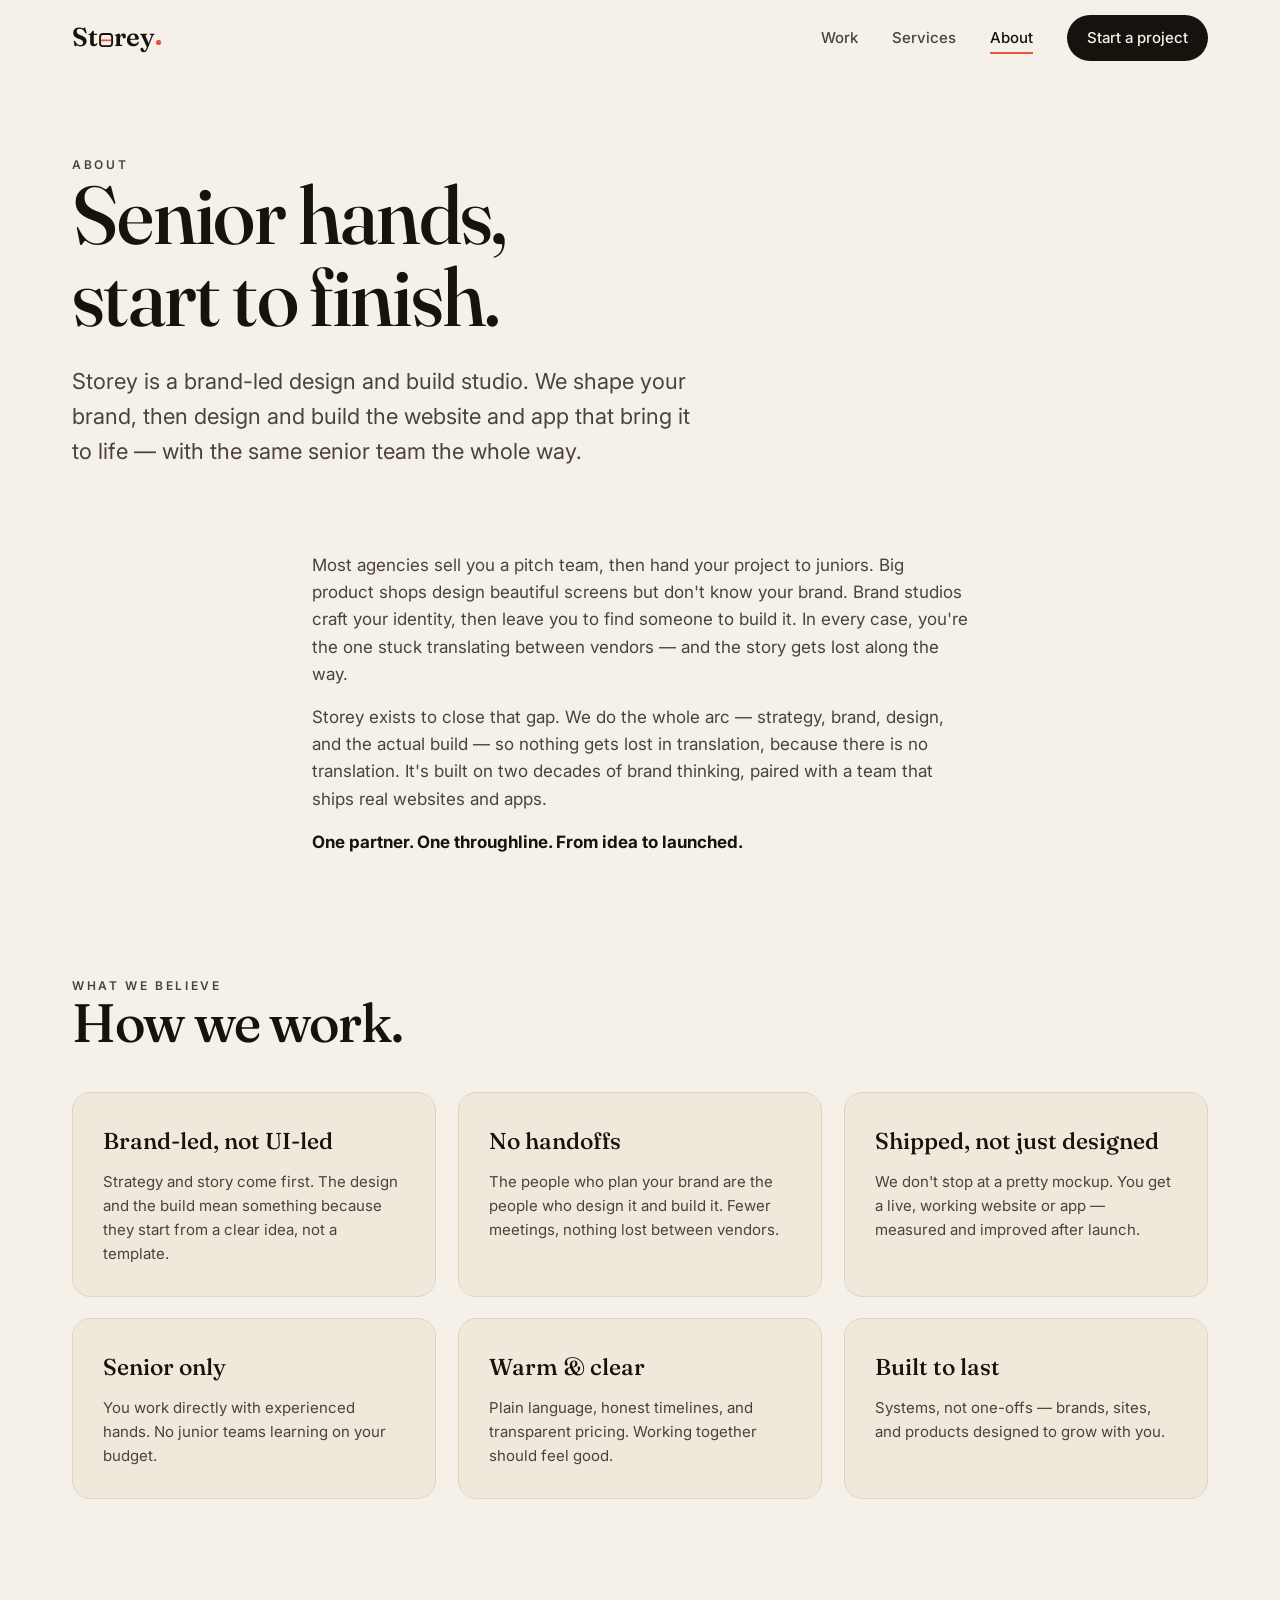
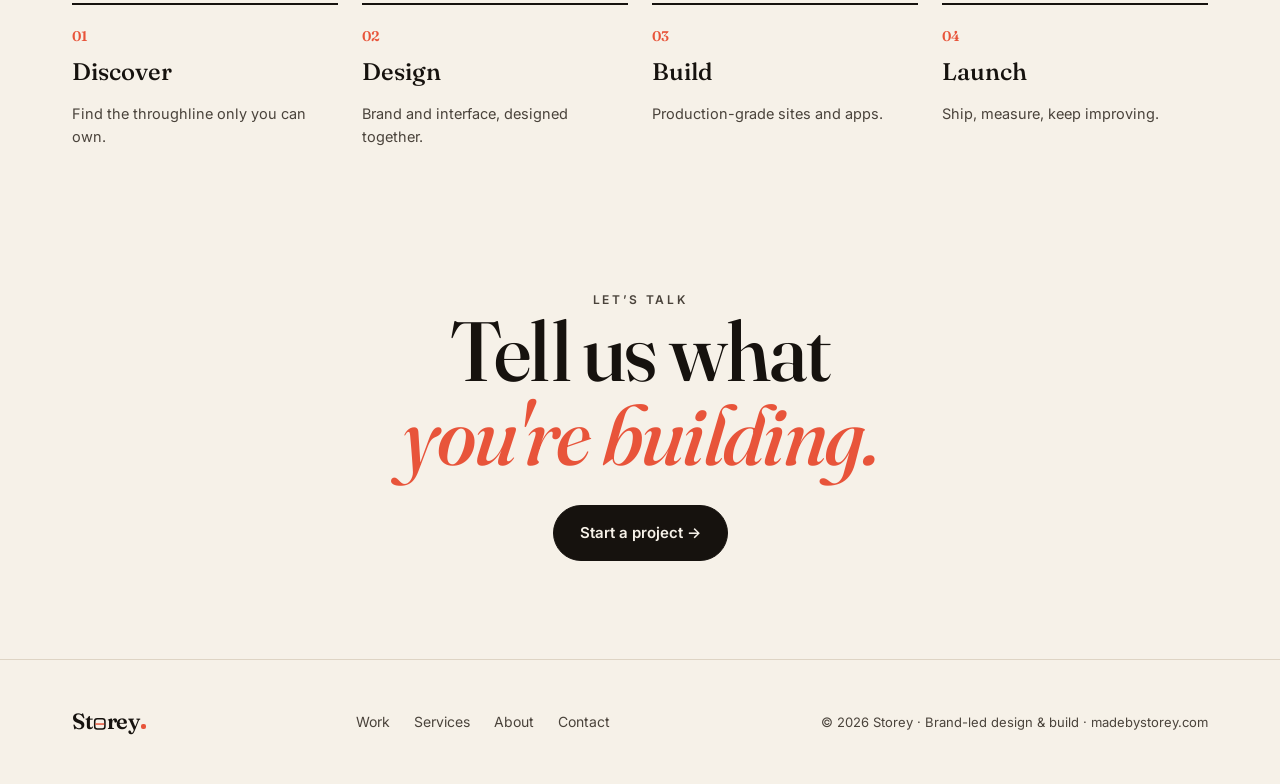
==== about.html @ 110f0113 "Storey site with animations + parallax" ====
<!DOCTYPE html>
<html lang="en">
<head>
<meta charset="UTF-8">
<meta name="viewport" content="width=device-width, initial-scale=1.0">
<title>About — Senior Hands, Start to Finish | Storey</title>
<meta name="description" content="Storey is a brand-led design and build studio. We handle strategy, brand, website, and app with one senior team — no handoffs, backed by two decades of brand experience.">
<meta name="robots" content="index,follow">
<link rel="canonical" href="https://madebystorey.com/about">
<meta property="og:type" content="website">
<meta property="og:site_name" content="Storey">
<meta property="og:title" content="About — Senior Hands, Start to Finish | Storey">
<meta property="og:description" content="A brand-led design and build studio — one senior team from strategy to launch.">
<meta property="og:url" content="https://madebystorey.com/about">
<meta property="og:image" content="https://madebystorey.com/logo/storey-appicon-512.png">
<meta name="twitter:card" content="summary_large_image">
<meta name="twitter:title" content="About — Storey">
<meta name="twitter:description" content="A brand-led design and build studio — one senior team from strategy to launch.">
<meta name="twitter:image" content="https://madebystorey.com/logo/storey-appicon-512.png">
<link rel="preconnect" href="https://fonts.googleapis.com">
<link rel="preconnect" href="https://fonts.gstatic.com" crossorigin>
<link href="https://fonts.googleapis.com/css2?family=Fraunces:opsz,wght@9..144,400;9..144,500;9..144,600;9..144,700&family=Inter:wght@400;500;600&display=swap" rel="stylesheet">
<link rel="stylesheet" href="storey.css">
<link rel="icon" type="image/svg+xml" href="logo/storey-appicon.svg">
<link rel="apple-touch-icon" href="logo/storey-appicon-180.png">
<script type="application/ld+json">
{"@context":"https://schema.org","@type":"AboutPage","name":"About Storey","url":"https://madebystorey.com/about","about":{"@type":"Organization","name":"Storey","url":"https://madebystorey.com"}}
</script>
</head>
<body>
<header id="hdr">
  <div class="wrap nav">
    <a href="/" class="logo">St<svg class="o" viewBox="0 0 28 28" aria-hidden="true"><rect x="3.5" y="3.5" width="21" height="21" rx="5" fill="none" stroke="currentColor" stroke-width="3.2"/><rect x="5" y="13" width="18" height="3" fill="var(--coral)"/></svg>rey<span class="brick"></span></a>
    <nav class="nav-links">
      <a href="/work">Work</a>
      <a href="/services">Services</a>
      <a href="/about" aria-current="page">About</a>
      <a href="/contact" class="nav-cta">Start a project</a>
    </nav>
    <button class="menu-btn" aria-label="Menu">☰</button>
  </div>
</header>

<main>
  <section class="page-hero">
    <div class="wrap">
      <p class="eyebrow reveal">About</p>
      <h1 class="reveal">Senior hands,<br>start to finish.</h1>
      <p class="lede reveal">Storey is a brand-led design and build studio. We shape your brand, then design and build the website and app that bring it to life — with the same senior team the whole way.</p>
    </div>
  </section>

  <section>
    <div class="wrap prose reveal" style="max-width:720px">
      <p>Most agencies sell you a pitch team, then hand your project to juniors. Big product shops design beautiful screens but don't know your brand. Brand studios craft your identity, then leave you to find someone to build it. In every case, you're the one stuck translating between vendors — and the story gets lost along the way.</p>
      <p>Storey exists to close that gap. We do the whole arc — strategy, brand, design, and the actual build — so nothing gets lost in translation, because there is no translation. It's built on two decades of brand thinking, paired with a team that ships real websites and apps.</p>
      <p><strong>One partner. One throughline. From idea to launched.</strong></p>
    </div>
  </section>

  <section>
    <div class="wrap">
      <div class="sec-head reveal"><div><p class="eyebrow">What we believe</p><h2 class="big">How we work.</h2></div></div>
      <div class="grid-3">
        <div class="vcard reveal"><h3>Brand-led, not UI-led</h3><p>Strategy and story come first. The design and the build mean something because they start from a clear idea, not a template.</p></div>
        <div class="vcard reveal"><h3>No handoffs</h3><p>The people who plan your brand are the people who design it and build it. Fewer meetings, nothing lost between vendors.</p></div>
        <div class="vcard reveal"><h3>Shipped, not just designed</h3><p>We don't stop at a pretty mockup. You get a live, working website or app — measured and improved after launch.</p></div>
        <div class="vcard reveal"><h3>Senior only</h3><p>You work directly with experienced hands. No junior teams learning on your budget.</p></div>
        <div class="vcard reveal"><h3>Warm &amp; clear</h3><p>Plain language, honest timelines, and transparent pricing. Working together should feel good.</p></div>
        <div class="vcard reveal"><h3>Built to last</h3><p>Systems, not one-offs — brands, sites, and products designed to grow with you.</p></div>
      </div>
    </div>
  </section>

  <section>
    <div class="wrap">
      <div class="steps">
        <div class="step reveal"><div class="no">01</div><h3>Discover</h3><p>Find the throughline only you can own.</p></div>
        <div class="step reveal"><div class="no">02</div><h3>Design</h3><p>Brand and interface, designed together.</p></div>
        <div class="step reveal"><div class="no">03</div><h3>Build</h3><p>Production-grade sites and apps.</p></div>
        <div class="step reveal"><div class="no">04</div><h3>Launch</h3><p>Ship, measure, keep improving.</p></div>
      </div>
    </div>
  </section>

  <section class="cta">
    <div class="wrap">
      <p class="eyebrow reveal">Let’s talk</p>
      <h2 class="reveal">Tell us what<br><em>you're building.</em></h2>
      <div class="reveal"><a href="/contact" class="btn btn-primary">Start a project →</a></div>
    </div>
  </section>
</main>

<footer>
  <div class="wrap foot">
    <a href="/" class="logo">St<svg class="o" viewBox="0 0 28 28" aria-hidden="true"><rect x="3.5" y="3.5" width="21" height="21" rx="5" fill="none" stroke="currentColor" stroke-width="3.2"/><rect x="5" y="13" width="18" height="3" fill="var(--coral)"/></svg>rey<span class="brick"></span></a>
    <div class="foot-links"><a href="/work">Work</a><a href="/services">Services</a><a href="/about">About</a><a href="/contact">Contact</a></div>
    <small>© 2026 Storey · Brand-led design &amp; build · madebystorey.com</small>
  </div>
</footer>
<script src="storey.js"></script>
</body>
</html>
---- storey.css ----
/* Storey — shared design system + interactions */
:root{
  --cream:#F6F1E8; --cream-2:#EFE8DB; --ink:#16120E; --ink-soft:#4A433B;
  --coral:#E8543A; --coral-deep:#C8412A; --sage:#5E6B57; --line:#DED4C4;
  --maxw:1200px; --serif:'Fraunces',Georgia,serif; --sans:'Inter',system-ui,sans-serif;
  --ease:cubic-bezier(.22,1,.36,1);
}
*{margin:0;padding:0;box-sizing:border-box}
html{scroll-behavior:smooth}
body{background:var(--cream);color:var(--ink);font-family:var(--sans);font-size:17px;line-height:1.6;-webkit-font-smoothing:antialiased;overflow-x:hidden}
a{color:inherit;text-decoration:none}
img{max-width:100%;display:block}
.wrap{max-width:var(--maxw);margin:0 auto;padding:0 32px}
.serif{font-family:var(--serif)}
.accent{color:var(--coral)}
.eyebrow{font-size:12px;letter-spacing:.22em;text-transform:uppercase;font-weight:600;color:var(--ink-soft)}
.center{text-align:center}

/* Buttons */
.btn{position:relative;display:inline-flex;align-items:center;gap:9px;padding:15px 26px;border-radius:100px;font-weight:600;font-size:15px;transition:background .3s var(--ease),color .3s var(--ease),border-color .3s var(--ease),transform .35s var(--ease);cursor:pointer;border:1.5px solid var(--ink)}
.btn-primary{background:var(--ink);color:var(--cream)}
.btn-primary:hover{background:var(--coral);border-color:var(--coral);transform:translateY(-2px)}
.btn-ghost:hover{transform:translateY(-2px)}
.btn-ghost{background:transparent;color:var(--ink)}
.btn-ghost:hover{background:var(--ink);color:var(--cream)}

/* Header (sticky + smart hide) */
header{position:sticky;top:0;z-index:50;background:rgba(246,241,232,.82);backdrop-filter:blur(12px);border-bottom:1px solid transparent;transition:transform .4s var(--ease),border-color .3s,background .3s}
header.scrolled{border-color:var(--line)}
header.hide{transform:translateY(-100%)}
.nav{display:flex;align-items:center;justify-content:space-between;height:76px}
.logo{font-family:var(--serif);font-weight:600;font-size:26px;letter-spacing:-.01em;color:var(--ink);display:inline-block}
.logo .o{width:.62em;height:.62em;vertical-align:-.07em;margin:0 .01em}
.logo .brick{display:inline-block;width:.2em;height:.2em;background:var(--coral);border-radius:2px;margin-left:.06em;vertical-align:.04em;transition:transform .3s var(--ease)}
.logo:hover .brick{transform:translateY(-3px)}
.nav-links{display:flex;gap:34px;align-items:center}
.nav-links a{font-size:15px;font-weight:500;color:var(--ink-soft);transition:.2s;position:relative}
.nav-links a:not(.nav-cta)::after{content:"";position:absolute;left:0;bottom:-4px;width:0;height:2px;background:var(--coral);transition:width .3s var(--ease)}
.nav-links a:not(.nav-cta):hover::after,.nav-links a[aria-current="page"]::after{width:100%}
.nav-links a:hover,.nav-links a[aria-current="page"]{color:var(--ink)}
.nav-cta{background:var(--ink);color:var(--cream)!important;padding:11px 20px;border-radius:100px}
.nav-cta:hover{background:var(--coral)}
.menu-btn{display:none;font-size:26px;background:none;border:none;cursor:pointer}

/* Hero (home) */
.hero{padding:96px 0 72px;position:relative}
.hero h1{font-family:var(--serif);font-weight:500;font-size:clamp(52px,8.5vw,116px);line-height:.98;letter-spacing:-.02em}
.hero h1 em{font-style:italic;color:var(--coral)}
.hero-sub{max-width:600px;margin:34px 0 40px;font-size:clamp(18px,2.4vw,22px);color:var(--ink-soft)}
.hero-ctas{display:flex;gap:14px;flex-wrap:wrap}

/* Marquee */
.marquee{margin-top:88px;border-top:1px solid var(--line);border-bottom:1px solid var(--line);overflow:hidden;padding:20px 0;white-space:nowrap}
.marquee-track{display:inline-block;animation:scroll 34s linear infinite}
.marquee-track span{font-family:var(--serif);font-size:26px;font-weight:500;margin:0 26px;color:var(--ink)}
.marquee-track span.o{color:transparent;-webkit-text-stroke:1px var(--ink-soft)}
@keyframes scroll{from{transform:translateX(0)}to{transform:translateX(-50%)}}

/* Page hero (inner pages) */
.page-hero{padding:78px 0 30px}
.page-hero h1{font-family:var(--serif);font-weight:500;font-size:clamp(44px,7vw,82px);line-height:1;letter-spacing:-.02em}
.page-hero .lede{max-width:620px;margin-top:26px;font-size:clamp(18px,2.4vw,22px);color:var(--ink-soft)}

/* Sections */
section{padding:52px 0}
.sec-head{display:flex;justify-content:space-between;align-items:flex-end;gap:24px;margin-bottom:40px;flex-wrap:wrap}
.sec-head h2{font-family:var(--serif);font-weight:500;font-size:clamp(32px,5vw,54px);line-height:1.02;letter-spacing:-.02em;max-width:640px}
h2.big{font-family:var(--serif);font-weight:500;font-size:clamp(32px,5vw,54px);line-height:1.05;letter-spacing:-.02em}
.prose p{margin-bottom:16px;color:var(--ink-soft);max-width:680px}
.prose p strong{color:var(--ink)}

/* Work cards */
.work-grid{display:grid;grid-template-columns:1fr 1fr;gap:26px}
.card{position:relative;background:var(--cream-2);border:1px solid var(--line);border-radius:20px;padding:30px;transition:transform .45s var(--ease),border-color .3s,box-shadow .45s var(--ease);display:flex;flex-direction:column;min-height:330px}
.card:hover{border-color:var(--ink);box-shadow:0 28px 60px -34px rgba(22,18,14,.5);transform:translateY(-8px)}
.card .thumb{transition:transform .5s var(--ease)}
.card:hover .thumb{transform:scale(1.03)}
.card .tags{display:flex;gap:8px;flex-wrap:wrap;margin-bottom:auto}
.tag{font-size:11px;letter-spacing:.08em;text-transform:uppercase;font-weight:600;padding:6px 12px;border-radius:100px;border:1px solid var(--line);color:var(--ink-soft)}
.tag.disc{background:var(--ink);color:var(--cream);border-color:var(--ink)}
.card .thumb{height:120px;border-radius:12px;margin-bottom:20px;background:linear-gradient(120deg,var(--coral),#F0A58C)}
.card.t-sage .thumb{background:linear-gradient(120deg,var(--sage),#A9B49F)}
.card.t-indigo .thumb{background:linear-gradient(120deg,#3B3A5A,#8A88B8)}
.card.t-gold .thumb{background:linear-gradient(120deg,#B98A3A,#E8CE9B)}
.card h3{font-family:var(--serif);font-weight:500;font-size:26px;line-height:1.1;margin:20px 0 8px;letter-spacing:-.01em}
.card p{font-size:15px;color:var(--ink-soft)}
.card .client{margin-top:14px;font-size:13px;font-weight:600;letter-spacing:.04em;text-transform:uppercase;color:var(--coral)}

/* Services detail */
.svc-detail{border-top:1px solid var(--line);padding:44px 0;display:grid;grid-template-columns:1fr 1.2fr;gap:40px}
.svc-detail .no{font-family:var(--serif);color:var(--coral);font-weight:600;font-size:16px}
.svc-detail h2{font-family:var(--serif);font-weight:500;font-size:clamp(28px,4vw,40px);line-height:1.05;letter-spacing:-.01em;margin:6px 0 14px}
.svc-detail .who{font-size:14px;color:var(--ink-soft);margin-top:16px}
.checks{list-style:none;columns:2;column-gap:28px}
.checks li{padding:9px 0 9px 24px;position:relative;font-size:15px;border-top:1px solid var(--line);break-inside:avoid}
.checks li:first-child{border-top:none}
.checks li::before{content:"→";position:absolute;left:0;color:var(--coral)}

/* Dark services band (home) */
.svc-band{background:var(--ink);color:var(--cream);border-radius:28px;padding:64px 52px;position:relative;overflow:hidden}
.svc-band::before{content:"";position:absolute;top:-40%;right:-10%;width:420px;height:420px;background:radial-gradient(circle,rgba(232,84,58,.25),transparent 70%);filter:blur(20px)}
.svc-band .eyebrow{color:#B9AE9C}
.svc-band h2{color:var(--cream)}
.svc-grid{display:grid;grid-template-columns:repeat(3,1fr);gap:2px;margin-top:44px;background:rgba(255,255,255,.12);border-radius:16px;overflow:hidden;position:relative}
.svc{background:var(--ink);padding:34px 30px;transition:background .3s}
.svc:hover{background:#211b15}
.svc .no{font-family:var(--serif);font-size:15px;color:var(--coral);font-weight:600}
.svc h3{font-family:var(--serif);font-weight:500;font-size:30px;margin:8px 0 18px}
.svc ul{list-style:none}
.svc li{padding:9px 0;border-top:1px solid rgba(255,255,255,.13);font-size:14.5px;color:#D8CFC0}
.svc li:first-child{border-top:none}

/* Process steps */
.steps{display:grid;grid-template-columns:repeat(4,1fr);gap:24px}
.step{border-top:2px solid var(--ink);padding-top:20px;transition:transform .3s var(--ease)}
.step:hover{transform:translateY(-6px)}
.step .no{font-family:var(--serif);font-size:14px;font-weight:600;color:var(--coral)}
.step h3{font-family:var(--serif);font-weight:500;font-size:24px;margin:6px 0 10px}
.step p{font-size:14.5px;color:var(--ink-soft)}

/* Stats */
.stats{display:grid;grid-template-columns:repeat(4,1fr);gap:32px;padding:56px 0}
.stat .num{font-family:var(--serif);font-size:clamp(36px,5vw,54px);font-weight:500;line-height:1;letter-spacing:-.02em}
.stat .lbl{margin-top:10px;font-size:14px;color:var(--ink-soft)}

/* Cards grid (values) */
.grid-3{display:grid;grid-template-columns:repeat(3,1fr);gap:22px}
.vcard{background:var(--cream-2);border:1px solid var(--line);border-radius:18px;padding:30px;transition:transform .35s var(--ease),border-color .3s}
.vcard:hover{transform:translateY(-6px);border-color:var(--ink)}
.vcard h3{font-family:var(--serif);font-weight:500;font-size:23px;margin-bottom:10px}
.vcard p{font-size:15px;color:var(--ink-soft)}

/* Quote */
.quote{text-align:center;max-width:900px;margin:0 auto;padding:20px 0}
.quote blockquote{font-family:var(--serif);font-weight:400;font-style:italic;font-size:clamp(24px,4vw,40px);line-height:1.24;letter-spacing:-.01em}
.quote .by{margin-top:24px;font-size:14px;font-weight:600;letter-spacing:.05em;text-transform:uppercase;color:var(--ink-soft)}

/* Pricing */
.price-grid{display:grid;grid-template-columns:repeat(3,1fr);gap:22px}
.price{background:var(--cream-2);border:1px solid var(--line);border-radius:20px;padding:34px 30px;transition:transform .35s var(--ease),border-color .3s}
.price:hover{border-color:var(--ink);transform:translateY(-6px)}
.price h3{font-family:var(--serif);font-weight:500;font-size:26px;margin-bottom:6px}
.price .from{font-size:13px;color:var(--ink-soft);text-transform:uppercase;letter-spacing:.1em;font-weight:600}
.price .amt{font-family:var(--serif);font-size:44px;font-weight:500;letter-spacing:-.02em;margin:10px 0 18px}
.price ul{list-style:none;font-size:14.5px;color:var(--ink-soft)}
.price li{padding:7px 0 7px 24px;position:relative}
.price li::before{content:"→";position:absolute;left:0;color:var(--coral)}

/* Case study bits */
.cs-meta{display:grid;grid-template-columns:repeat(4,1fr);gap:24px;border-top:1px solid var(--line);border-bottom:1px solid var(--line);padding:28px 0;margin:14px 0 40px}
.cs-meta .k{font-size:12px;letter-spacing:.12em;text-transform:uppercase;color:var(--ink-soft);font-weight:600}
.cs-meta .v{margin-top:6px;font-size:15px}
.cs-block{max-width:760px;margin:0 auto}
.cs-block h2{font-family:var(--serif);font-weight:500;font-size:clamp(26px,3.6vw,36px);letter-spacing:-.01em;margin:36px 0 14px}
.cs-block p{color:var(--ink-soft);margin-bottom:16px}
.cs-figure{margin:30px 0;border-radius:16px;overflow:hidden;border:1px solid var(--line)}
.cs-figure img{width:100%}
.cs-figure figcaption{font-size:13px;color:var(--ink-soft);padding:10px 14px;background:var(--cream-2)}
.cs-ph{height:340px;background:linear-gradient(120deg,var(--coral),#F0A58C);border-radius:16px;margin:30px 0;display:flex;align-items:center;justify-content:center;color:#fff;font-family:var(--serif);font-size:20px}
/* Parallax image frame (image pans within a fixed window) */
.cs-parallax{position:relative;overflow:hidden;border-radius:16px;border:1px solid var(--line);margin:34px 0 0;background:var(--cream-2)}
.cs-parallax:not(.tall){aspect-ratio:16/10}
.cs-parallax.tall{aspect-ratio:5/6}
.cs-parallax img,.cs-parallax video{position:absolute;left:0;width:100%;height:132%;top:-16%;object-fit:cover;object-position:top center;display:block;will-change:transform}
.cs-cap{font-size:13px;color:var(--ink-soft);padding:12px 2px 0;margin:0 0 8px}
/* subtle drift on the phone screenshots */
.shot img{will-change:transform}
@media(prefers-reduced-motion:reduce){.cs-parallax img,.cs-parallax video,.shot img,.card[data-parallax]{transform:none!important}}

/* Contact form */
.form{display:grid;grid-template-columns:1fr 1fr;gap:20px;max-width:720px}
.field{display:flex;flex-direction:column;gap:7px}
.field.full{grid-column:1/-1}
.field label{font-size:13px;font-weight:600;letter-spacing:.04em}
.field input,.field select,.field textarea{font-family:var(--sans);font-size:16px;padding:13px 15px;border:1.5px solid var(--line);border-radius:12px;background:#fff;color:var(--ink);transition:border-color .2s}
.field textarea{min-height:130px;resize:vertical}
.field input:focus,.field select:focus,.field textarea:focus{outline:none;border-color:var(--ink)}

/* CTA */
.cta{text-align:center;padding:90px 0 78px}
.cta h2{font-family:var(--serif);font-weight:500;font-size:clamp(38px,7vw,84px);line-height:1;letter-spacing:-.02em;margin-bottom:28px}
.cta h2 em{font-style:italic;color:var(--coral)}

/* Footer */
footer{border-top:1px solid var(--line);padding:44px 0;margin-top:20px}
.foot{display:flex;justify-content:space-between;align-items:center;flex-wrap:wrap;gap:20px}
.foot .logo{font-size:22px}
.foot-links{display:flex;gap:24px;font-size:14px;color:var(--ink-soft);flex-wrap:wrap}
.foot-links a{position:relative}
.foot-links a::after{content:"";position:absolute;left:0;bottom:-3px;width:0;height:1.5px;background:var(--coral);transition:width .3s var(--ease)}
.foot-links a:hover::after{width:100%}
.foot small{color:var(--ink-soft);font-size:13px}

/* Disclaimer bar (prototype note) */
.disclaimer{background:var(--ink);color:#C9BEAC;font-size:12.5px;text-align:center;padding:9px 20px;letter-spacing:.02em}
.disclaimer b{color:var(--cream)}

/* ---- Reveal system ---- */
.reveal,[data-reveal]{opacity:0;transform:translateY(30px);transition:opacity .8s var(--ease),transform .8s var(--ease);will-change:opacity,transform}
[data-reveal="left"]{transform:translateX(-40px)}
[data-reveal="right"]{transform:translateX(40px)}
[data-reveal="scale"]{transform:scale(.92)}
[data-reveal="fade"]{transform:none}
.reveal.in,[data-reveal].in{opacity:1;transform:none}

/* Hero headline mask reveal */
.hero h1 .line{display:block;overflow:hidden}
.hero h1 .line>span{display:block;transform:translateY(105%);transition:transform 1s var(--ease)}
.hero h1.in .line>span{transform:none}

@media(max-width:860px){
  .nav-links{display:none}
  .menu-btn{display:block}
  .stats{grid-template-columns:1fr 1fr;gap:34px 24px}
  .work-grid,.svc-grid,.steps,.price-grid,.grid-3,.svc-detail,.form,.cs-meta{grid-template-columns:1fr}
  .checks{columns:1}
  .svc-band{padding:44px 26px}
}

/* Reduced motion + touch: keep it calm */
@media(prefers-reduced-motion:reduce){
  .reveal,[data-reveal],.hero h1 .line>span{transition:none!important;opacity:1!important;transform:none!important}
  .marquee-track{animation:none}
  html{scroll-behavior:auto}
}
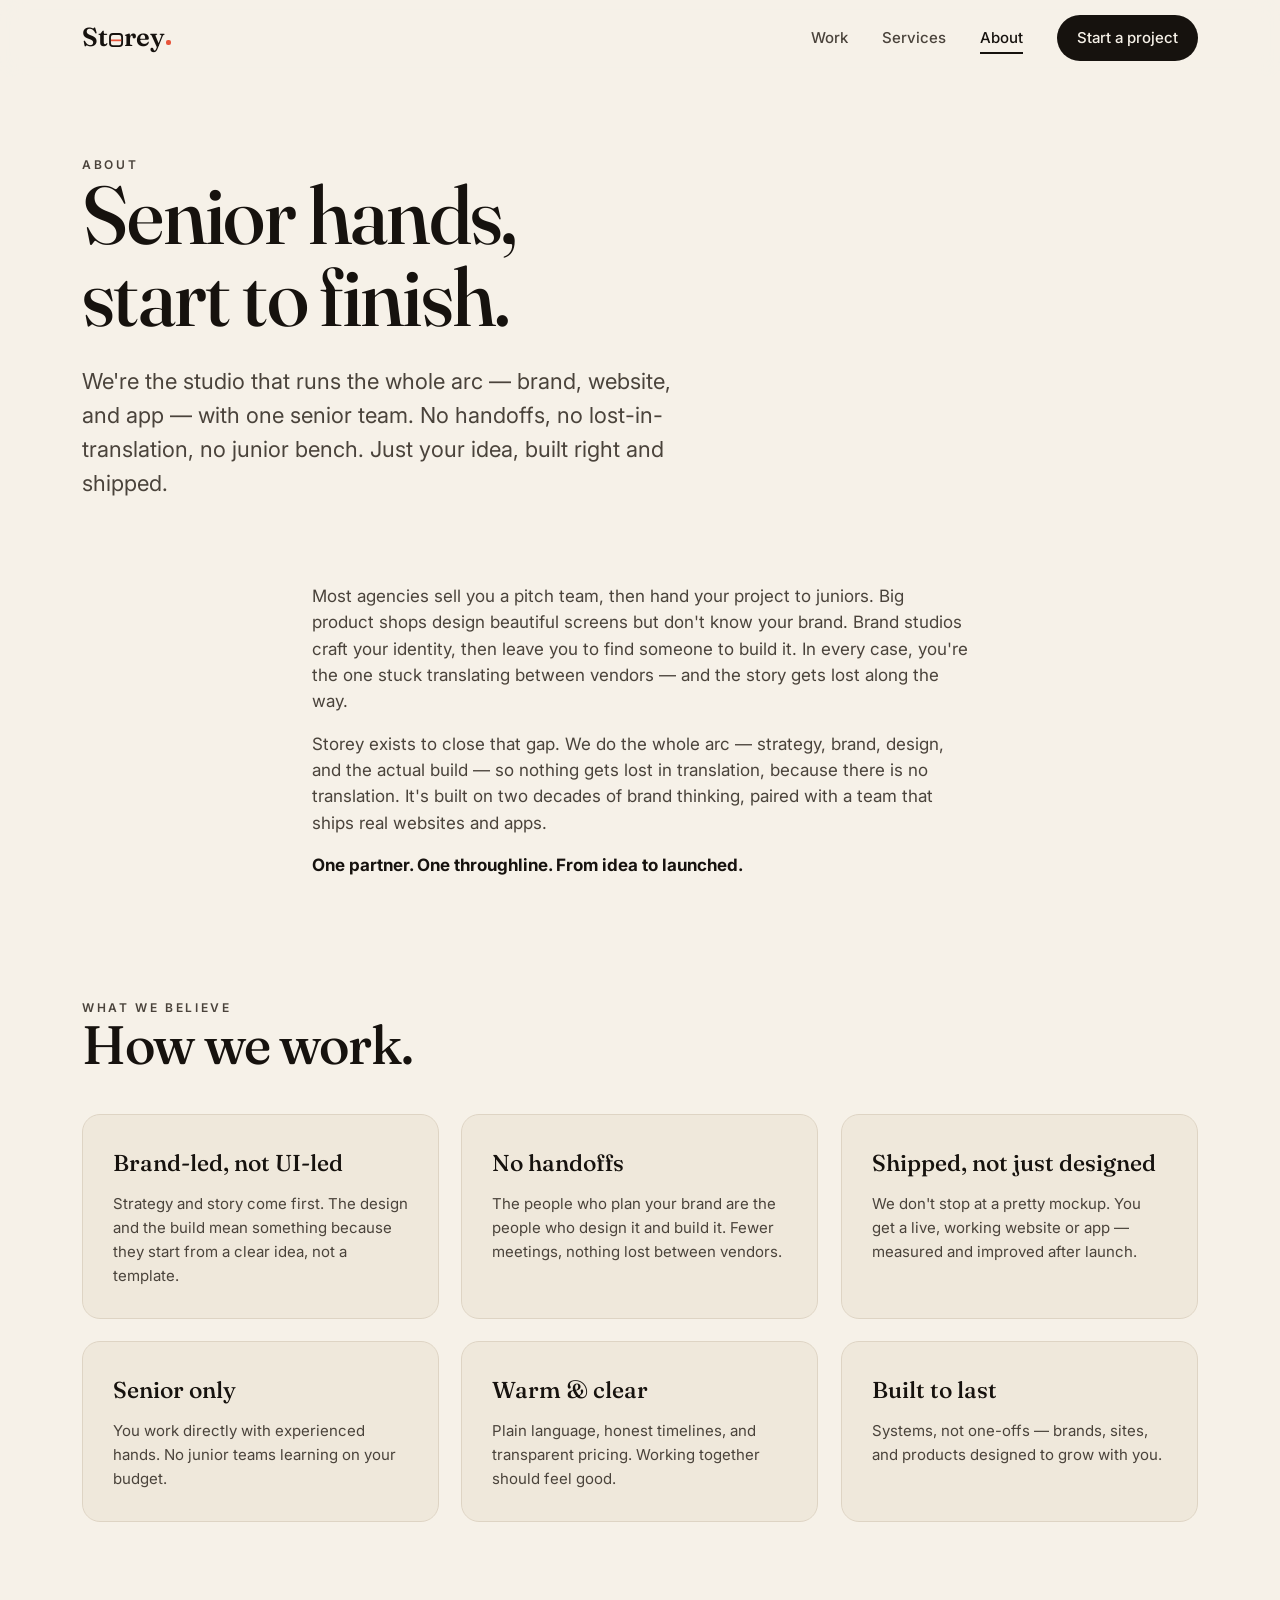
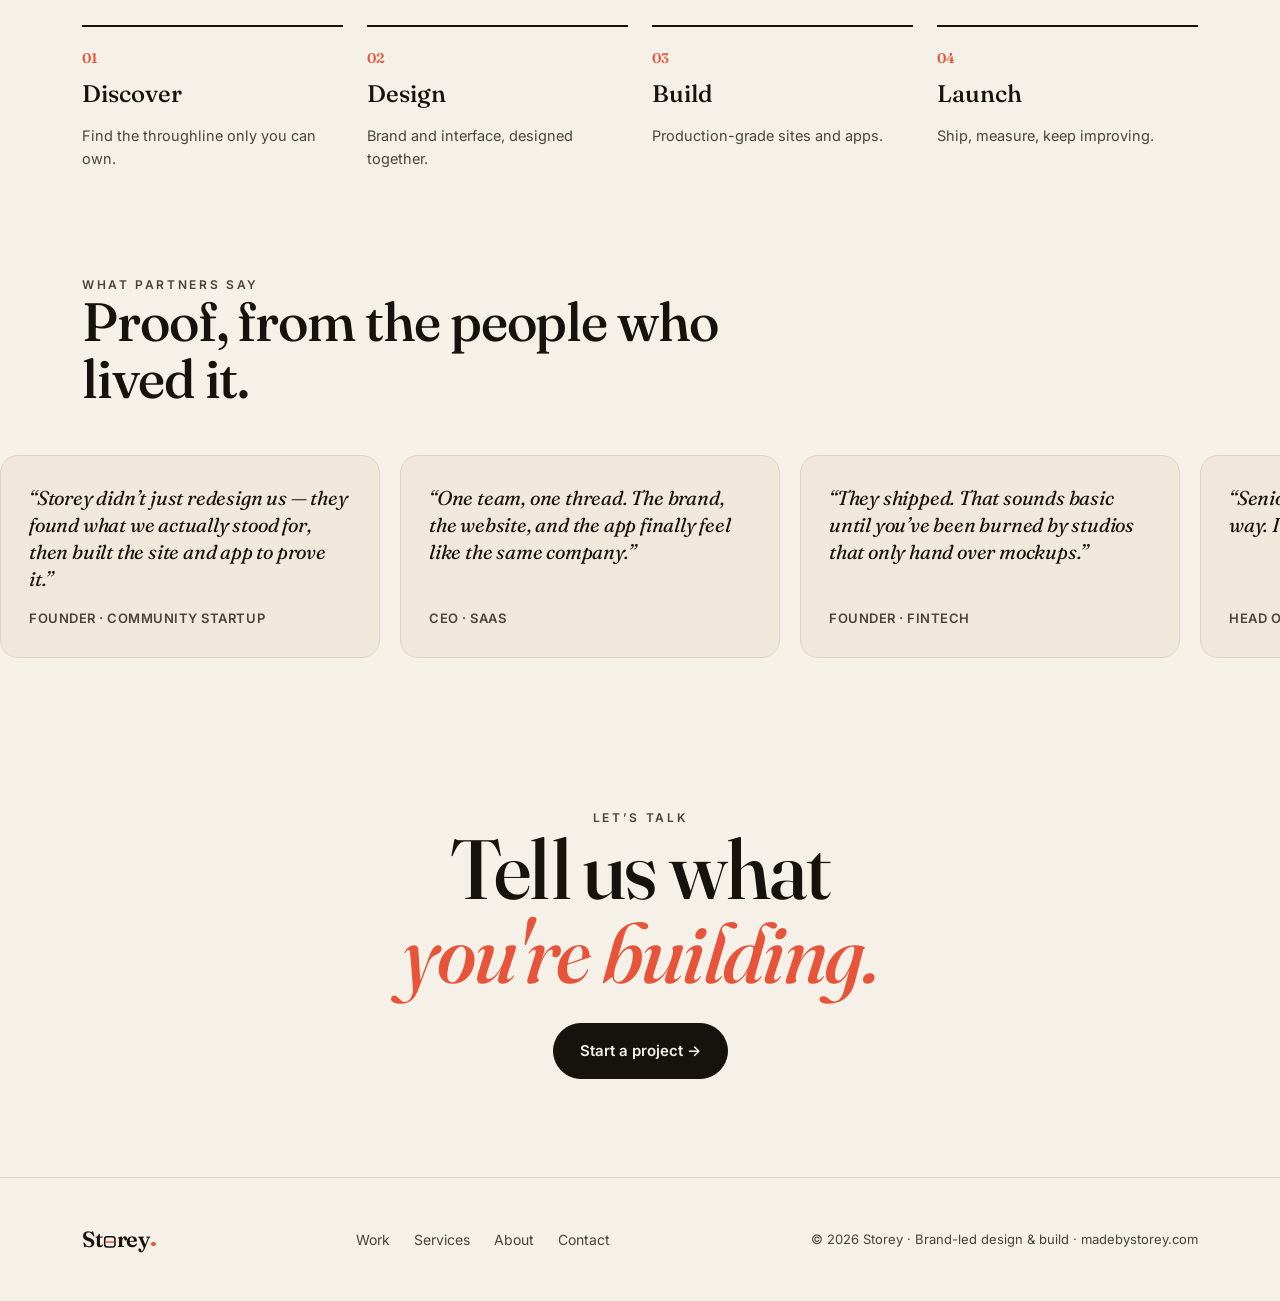
==== commit 3cfd9954: "GSAP + Lenis motion + premium editorial pass" ====
--- a/about.html
+++ b/about.html
@@ -46,7 +46,7 @@
     <div class="wrap">
       <p class="eyebrow reveal">About</p>
       <h1 class="reveal">Senior hands,<br>start to finish.</h1>
-      <p class="lede reveal">Storey is a brand-led design and build studio. We shape your brand, then design and build the website and app that bring it to life — with the same senior team the whole way.</p>
+      <p class="lede reveal">We're the studio that runs the whole arc — brand, website, and app — with one senior team. No handoffs, no lost-in-translation, no junior bench. Just your idea, built right and shipped.</p>
     </div>
   </section>
 
@@ -83,6 +83,26 @@
     </div>
   </section>
 
+  <section id="voices">
+    <div class="wrap">
+      <div class="sec-head reveal"><div><p class="eyebrow">What partners say</p><h2 class="big">Proof, from the people who lived it.</h2></div></div>
+    </div>
+    <div class="mq tmq reveal" data-reveal="fade">
+      <div class="mq-track">
+        <figure class="tcard"><blockquote>“Storey didn’t just redesign us — they found what we actually stood for, then built the site and app to prove it.”</blockquote><figcaption class="who">Founder · Community startup</figcaption></figure>
+        <figure class="tcard"><blockquote>“One team, one thread. The brand, the website, and the app finally feel like the same company.”</blockquote><figcaption class="who">CEO · SaaS</figcaption></figure>
+        <figure class="tcard"><blockquote>“They shipped. That sounds basic until you’ve been burned by studios that only hand over mockups.”</blockquote><figcaption class="who">Founder · Fintech</figcaption></figure>
+        <figure class="tcard"><blockquote>“Senior people in the room the whole way. It showed in every decision.”</blockquote><figcaption class="who">Head of Product</figcaption></figure>
+        <figure class="tcard"><blockquote>“Conversion doubled — but the real win is a brand our own team is proud of.”</blockquote><figcaption class="who">Marketing Director · Retail</figcaption></figure>
+        <figure class="tcard" aria-hidden="true"><blockquote>“Storey didn’t just redesign us — they found what we actually stood for, then built the site and app to prove it.”</blockquote><figcaption class="who">Founder · Community startup</figcaption></figure>
+        <figure class="tcard" aria-hidden="true"><blockquote>“One team, one thread. The brand, the website, and the app finally feel like the same company.”</blockquote><figcaption class="who">CEO · SaaS</figcaption></figure>
+        <figure class="tcard" aria-hidden="true"><blockquote>“They shipped. That sounds basic until you’ve been burned by studios that only hand over mockups.”</blockquote><figcaption class="who">Founder · Fintech</figcaption></figure>
+        <figure class="tcard" aria-hidden="true"><blockquote>“Senior people in the room the whole way. It showed in every decision.”</blockquote><figcaption class="who">Head of Product</figcaption></figure>
+        <figure class="tcard" aria-hidden="true"><blockquote>“Conversion doubled — but the real win is a brand our own team is proud of.”</blockquote><figcaption class="who">Marketing Director · Retail</figcaption></figure>
+      </div>
+    </div>
+  </section>
+
   <section class="cta">
     <div class="wrap">
       <p class="eyebrow reveal">Let’s talk</p>
--- a/storey.css
+++ b/storey.css
@@ -56,6 +56,165 @@
 .marquee-track span.o{color:transparent;-webkit-text-stroke:1px var(--ink-soft)}
 @keyframes scroll{from{transform:translateX(0)}to{transform:translateX(-50%)}}
 
+/* Kinetic hero (two-column: copy + reactive visual) */
+.hero-grid{display:grid;grid-template-columns:1.05fr .95fr;gap:48px;align-items:center;min-height:min(80vh,760px)}
+.hero-copy h1{font-family:var(--serif);font-weight:500;font-size:clamp(50px,7.5vw,108px);line-height:.98;letter-spacing:-.02em;margin:18px 0}
+.rot{display:inline-block;overflow:hidden;vertical-align:bottom}
+.rot .rot-word{display:inline-block;color:var(--coral);font-style:italic;transition:transform .5s var(--ease),opacity .45s var(--ease)}
+.rot.out .rot-word{transform:translateY(-105%);opacity:0}
+.hero-sub{max-width:520px;font-size:clamp(18px,2.3vw,22px);color:var(--ink-soft);margin-bottom:34px}
+.hero-ctas{display:flex;gap:14px;flex-wrap:wrap}
+.hero-trust{margin-top:24px;font-size:13px;letter-spacing:.03em;color:var(--ink-soft)}
+.hero-visual{position:relative;width:100%;max-width:500px;aspect-ratio:1/1;margin-left:auto;justify-self:end}
+.hero-visual .layer{position:absolute;will-change:transform;transition:transform .25s ease-out}
+.hero-visual .layer .shape{width:100%;height:100%}
+.l-blob{width:74%;height:74%;top:2%;right:0}
+.l-blob .shape{background:radial-gradient(circle at 35% 30%,var(--coral),#e89e84);border-radius:50%;filter:blur(3px);animation:fl 9s ease-in-out infinite}
+.l-ring{width:58%;height:58%;left:0;bottom:8%}
+.l-ring .shape{border:2px solid var(--ink);border-radius:50%;animation:fl 12s ease-in-out infinite reverse}
+.l-mark{width:38%;left:31%;top:30%}
+.l-mark .shape{background:var(--cream);border:1px solid var(--line);border-radius:22px;display:flex;align-items:center;justify-content:center;box-shadow:0 30px 60px -30px rgba(22,18,14,.4);animation:fl 8s ease-in-out infinite}
+.l-mark svg{width:52%}
+.l-sq{width:58px;height:58px;right:15%;bottom:18%}
+.l-sq .shape{background:var(--coral);border-radius:13px;animation:fl 7s ease-in-out infinite reverse}
+.l-dot{width:46px;height:46px;left:7%;top:13%}
+.l-dot .shape{background:var(--sage);border-radius:50%;animation:fl 10s ease-in-out infinite}
+@keyframes fl{0%,100%{transform:translateY(0)}50%{transform:translateY(-16px)}}
+@media(max-width:860px){
+  .hero-grid{grid-template-columns:1fr;gap:20px;min-height:0}
+  .hero-visual{max-width:340px;margin:8px auto 0;justify-self:center}
+}
+@media(prefers-reduced-motion:reduce){
+  .hero-visual .layer .shape{animation:none}
+  .rot .rot-word{transition:none}
+}
+
+/* Auto-scrolling marquees (disciplines band + testimonial rail) */
+.mq{overflow:hidden;position:relative}
+.mq-track{display:inline-flex;align-items:stretch;white-space:nowrap;animation:scroll 42s linear infinite}
+.mq:hover .mq-track{animation-play-state:paused}
+.band{border-top:1px solid var(--line);border-bottom:1px solid var(--line);padding:22px 0;margin:8px 0}
+.band .mq-track span{font-family:var(--serif);font-size:24px;font-weight:500;color:var(--ink);margin:0 24px}
+.band .mq-track span.o{color:transparent;-webkit-text-stroke:1px var(--ink-soft)}
+.tmq{padding:8px 0}
+.tmq .mq-track{gap:20px}
+.tcard{white-space:normal;width:380px;flex:0 0 380px;background:var(--cream-2);border:1px solid var(--line);border-radius:18px;padding:28px;display:flex;flex-direction:column}
+.tcard blockquote{font-family:var(--serif);font-style:italic;font-weight:400;font-size:20px;line-height:1.35;letter-spacing:-.01em;margin-bottom:16px}
+.tcard .who{margin-top:auto;font-size:13px;font-weight:600;letter-spacing:.04em;text-transform:uppercase;color:var(--coral)}
+@media(max-width:860px){.tcard{width:290px;flex-basis:290px;padding:22px}}
+@media(prefers-reduced-motion:reduce){.mq-track{animation:none}}
+
+/* Featured overlapping collage (sliding + parallax) */
+.feature-grid{display:grid;grid-template-columns:1fr 1fr;gap:52px;align-items:center}
+.feature-copy h2{font-family:var(--serif);font-weight:500;font-size:clamp(30px,4.4vw,50px);line-height:1.04;letter-spacing:-.02em;margin:14px 0 16px}
+.feature-copy p{color:var(--ink-soft);max-width:460px;margin-bottom:22px}
+.collage{position:relative;display:block;width:100%;max-width:540px;aspect-ratio:1/1;margin-left:auto}
+.col-slot{position:absolute}
+.col-slot .frame{width:100%;height:100%;border-radius:18px;overflow:hidden;box-shadow:0 34px 66px -34px rgba(22,18,14,.5)}
+.col-slot .frame img{width:100%;height:100%;object-fit:cover;object-position:top center;display:block}
+.s-blob{width:58%;height:56%;right:0;top:0}
+.s-blob .frame{box-shadow:none;background:linear-gradient(135deg,var(--coral),#f0a58c)}
+.s-b{width:40%;height:72%;right:4%;top:5%}
+.s-a{width:40%;height:72%;left:0;bottom:0}
+.s-a .frame,.s-b .frame{border:6px solid #fff}
+.s-chip{width:42%;height:20%;left:27%;bottom:3%}
+.s-chip .frame{background:#fff;border:1px solid var(--line);display:flex;align-items:center;justify-content:center}
+.s-chip .frame img{width:74%;height:auto;object-fit:contain}
+.collage:hover .s-a .frame,.collage:hover .s-b .frame{transition:transform .4s var(--ease)}
+@media(max-width:860px){
+  .feature-grid{grid-template-columns:1fr;gap:24px}
+  .collage{max-width:380px;margin:0 auto}
+}
+
+/* ===== Rethought homepage ===== */
+/* Hero — big editorial statement */
+.hero2{padding:clamp(72px,13vh,160px) 0 clamp(48px,8vh,96px)}
+.hero2 h1{font-family:var(--serif);font-weight:500;font-size:clamp(46px,8.6vw,124px);line-height:.96;letter-spacing:-.03em;max-width:15ch}
+.hero2 h1 em{font-style:italic;color:var(--coral)}
+.hero2 .lede{max-width:600px;font-size:clamp(18px,2.3vw,23px);color:var(--ink-soft);margin:30px 0 36px}
+.hero2 .hero-ctas{display:flex;gap:14px;flex-wrap:wrap}
+
+/* Pinned storytelling */
+.pin{position:relative;height:340vh}
+.pin-stage{position:sticky;top:0;height:100vh;display:flex;align-items:center;justify-content:center;text-align:center;overflow:hidden}
+.pin-line{position:absolute;max-width:1040px;padding:0 32px;font-family:var(--serif);font-weight:500;font-size:clamp(32px,6vw,80px);line-height:1.06;letter-spacing:-.02em;opacity:0;transform:translateY(48px) scale(.98);transition:opacity .6s var(--ease),transform .75s var(--ease)}
+.pin-line .muted{color:var(--ink-soft)}
+.pin-line em{font-style:italic;color:var(--coral)}
+.pin-line.active{opacity:1;transform:none}
+
+/* Big service cards */
+.svc-cards{display:grid;grid-template-columns:repeat(3,1fr);gap:20px}
+.sc{background:var(--cream-2);border:1px solid var(--line);border-radius:22px;padding:40px 32px;min-height:250px;display:flex;flex-direction:column;transition:transform .5s var(--ease),border-color .3s,box-shadow .5s var(--ease)}
+.sc:hover{transform:translateY(-8px);border-color:var(--ink);box-shadow:0 30px 60px -34px rgba(22,18,14,.45)}
+.sc .no{font-family:var(--serif);color:var(--coral);font-weight:600;font-size:15px}
+.sc h3{font-family:var(--serif);font-weight:500;font-size:clamp(26px,3vw,34px);letter-spacing:-.01em;margin-top:auto}
+.sc p{font-size:14.5px;color:var(--ink-soft);margin-top:10px}
+@media(max-width:860px){.svc-cards{grid-template-columns:1fr}}
+
+/* Selected work — large showcase */
+.showcase{display:grid;gap:64px}
+.show{display:grid;grid-template-columns:1fr 1fr;gap:48px;align-items:center}
+.show.flip .media-wrap{order:2}
+.media-wrap{border-radius:20px;overflow:hidden;border:1px solid var(--line);aspect-ratio:4/3;background:var(--cream-2);display:block}
+.media-wrap img{width:100%;height:100%;object-fit:cover;object-position:top center;transition:transform .6s var(--ease)}
+.media-wrap:hover img{transform:scale(1.04)}
+.media-wrap.grad-indigo{background:linear-gradient(135deg,#1E2140,#33356b);display:flex;align-items:center;justify-content:center;color:#fff;font-family:var(--serif);font-size:26px}
+.show .meta h3{font-family:var(--serif);font-weight:500;font-size:clamp(28px,3.6vw,46px);line-height:1.04;letter-spacing:-.02em;margin:12px 0 14px}
+.show .meta p{color:var(--ink-soft);max-width:440px;margin-bottom:20px}
+@media(max-width:860px){.show,.show.flip{grid-template-columns:1fr}.show.flip .media-wrap{order:0}}
+
+/* Why-choose statement grid */
+.statements{display:grid;grid-template-columns:1fr 1fr;border-top:1px solid var(--line)}
+.st{padding:32px 26px 32px 2px;border-bottom:1px solid var(--line);font-family:var(--serif);font-weight:500;font-size:clamp(24px,3.2vw,38px);letter-spacing:-.01em;display:flex;align-items:baseline;gap:14px}
+.st .stn{font-family:var(--sans);font-size:13px;font-weight:600;color:var(--coral);letter-spacing:.04em}
+.st:nth-child(even){padding-left:26px;border-left:1px solid var(--line)}
+@media(max-width:860px){.statements{grid-template-columns:1fr}.st:nth-child(even){padding-left:2px;border-left:none}}
+.steps.s5{grid-template-columns:repeat(5,1fr)}
+@media(max-width:980px){.steps.s5{grid-template-columns:1fr 1fr}}
+@media(max-width:560px){.steps.s5{grid-template-columns:1fr}}
+
+/* GSAP line-split + motion ownership + fallback */
+.split .line-mask{display:block;overflow:hidden}
+.split .line-inner{display:block;will-change:transform}
+body.gsap .reveal,body.gsap [data-reveal],body.gsap .pin-line{transition:none}
+.force-show .reveal,.force-show [data-reveal]{opacity:1!important;transform:none!important}
+.force-show .pin{height:auto}
+.force-show .pin-stage{position:static;height:auto;display:block;padding:40px 0;text-align:center}
+.force-show .pin-line{position:relative;opacity:1;transform:none;margin:44px auto;max-width:900px}
+
+/* ===== Premium editorial pass — more whitespace, bigger type, minimal colour ===== */
+/* Oversized spacing */
+section{padding:clamp(76px,11vh,150px) 0}
+.wrap{max-width:1180px}
+.sec-head{margin-bottom:clamp(40px,6vh,76px)}
+.showcase{gap:clamp(72px,11vh,128px)}
+.svc-cards{gap:24px}
+.sc{padding:46px 36px;min-height:280px}
+.lede,.page-hero .lede,.hero2 .lede,.prose p{line-height:1.55}
+/* Larger, more editorial headlines */
+.sec-head h2,h2.big{font-size:clamp(38px,5.6vw,66px);line-height:1.02}
+.page-hero h1{font-size:clamp(46px,7.4vw,90px)}
+/* Colour used sparingly: neutralise fills, accents, arrows, underlines */
+.btn-primary:hover{background:var(--ink);border-color:var(--ink);transform:translateY(-2px)}
+.nav-cta:hover{background:var(--ink)}
+.nav-links a:not(.nav-cta)::after,.foot-links a::after{background:var(--ink)}
+.step .no,.svc .no,.svc-detail .no,.sc .no,.st .stn{color:var(--ink-soft)}
+.checks li::before,.price li::before{color:var(--ink-soft)}
+.card .client,.tcard .who{color:var(--ink-soft)}
+.pin-line em{color:var(--ink)}
+.svc-band::before{display:none}
+.media-wrap.grad-indigo{background:var(--ink)}
+/* neutral card thumbnails (no colour blocks) */
+.card .thumb,.card.t-sage .thumb,.card.t-indigo .thumb,.card.t-gold .thumb{background:linear-gradient(135deg,#E7E1D4,#EFE8DB)}
+/* keep coral only where it earns it: the mark (brick) + the two hero emphasis words */
+.hero2 h1 em,.cta h2 em{color:var(--coral)}
+
+@media(prefers-reduced-motion:reduce){
+  .pin{height:auto}
+  .pin-stage{position:static;height:auto;display:block;padding:40px 0;text-align:center}
+  .pin-line{position:relative;opacity:1;transform:none;margin:44px auto;max-width:900px}
+}
+
 /* Page hero (inner pages) */
 .page-hero{padding:78px 0 30px}
 .page-hero h1{font-family:var(--serif);font-weight:500;font-size:clamp(44px,7vw,82px);line-height:1;letter-spacing:-.02em}
@@ -161,7 +320,7 @@
 .cs-parallax{position:relative;overflow:hidden;border-radius:16px;border:1px solid var(--line);margin:34px 0 0;background:var(--cream-2)}
 .cs-parallax:not(.tall){aspect-ratio:16/10}
 .cs-parallax.tall{aspect-ratio:5/6}
-.cs-parallax img,.cs-parallax video{position:absolute;left:0;width:100%;height:132%;top:-16%;object-fit:cover;object-position:top center;display:block;will-change:transform}
+.cs-parallax img,.cs-parallax video{position:absolute;left:0;width:100%;height:180%;top:-40%;object-fit:cover;object-position:top center;display:block;will-change:transform}
 .cs-cap{font-size:13px;color:var(--ink-soft);padding:12px 2px 0;margin:0 0 8px}
 /* subtle drift on the phone screenshots */
 .shot img{will-change:transform}
@@ -196,10 +355,10 @@
 .disclaimer b{color:var(--cream)}
 
 /* ---- Reveal system ---- */
-.reveal,[data-reveal]{opacity:0;transform:translateY(30px);transition:opacity .8s var(--ease),transform .8s var(--ease);will-change:opacity,transform}
-[data-reveal="left"]{transform:translateX(-40px)}
-[data-reveal="right"]{transform:translateX(40px)}
-[data-reveal="scale"]{transform:scale(.92)}
+.reveal,[data-reveal]{opacity:0;transform:translateY(48px) scale(.985);transition:opacity .9s var(--ease),transform .9s var(--ease);will-change:opacity,transform}
+[data-reveal="left"]{transform:translateX(-54px)}
+[data-reveal="right"]{transform:translateX(54px)}
+[data-reveal="scale"]{transform:scale(.9)}
 [data-reveal="fade"]{transform:none}
 .reveal.in,[data-reveal].in{opacity:1;transform:none}
 
